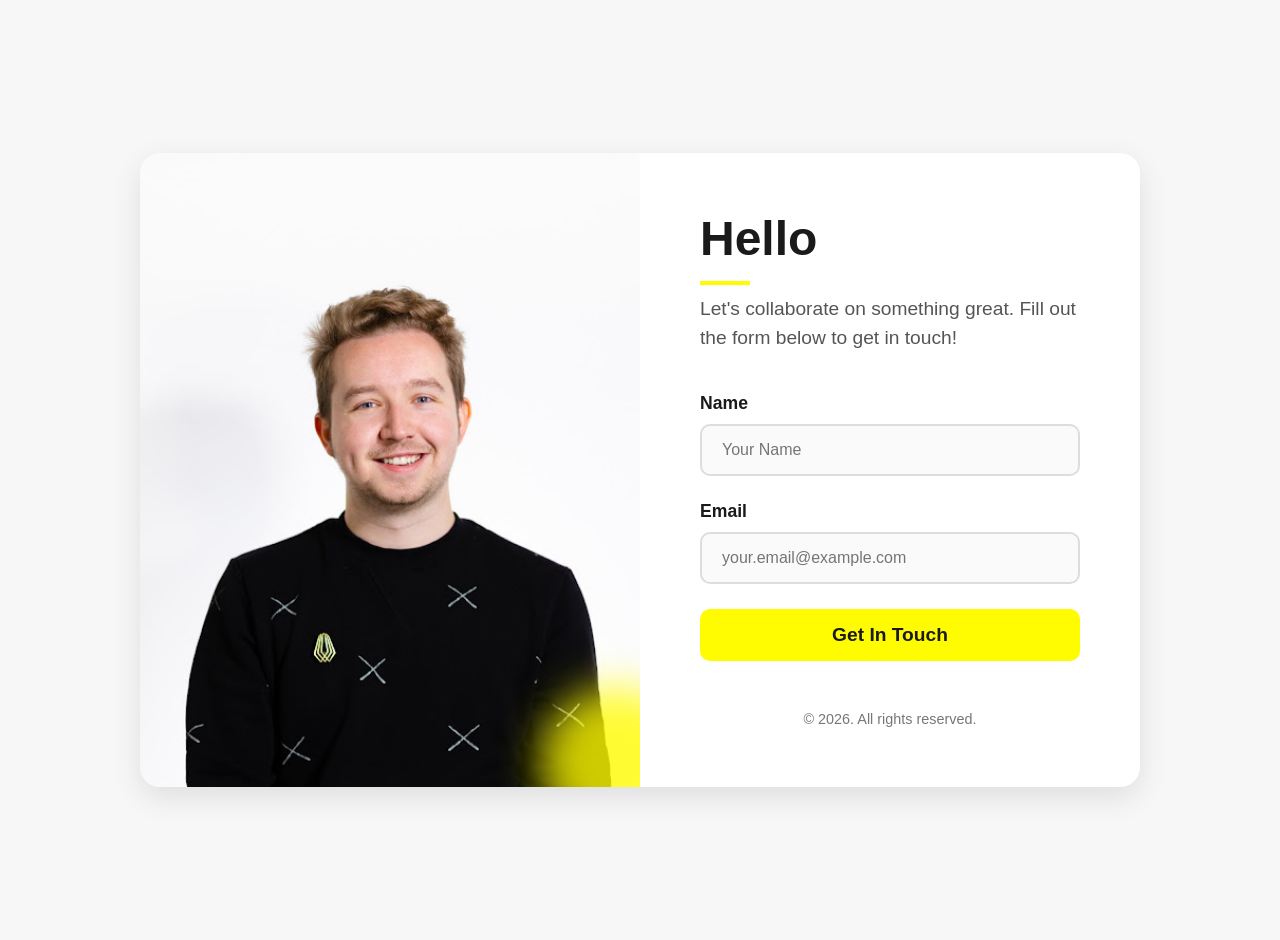
==== index.html @ 8b5c25af "Add files via upload" ====
<!DOCTYPE html>
<html lang="en">
<head>
    <meta charset="UTF-8">
    <meta name="viewport" content="width=device-width, initial-scale=1.0">
    <title>Get In Touch | Your Name</title>
    <style>
        :root {
            --primary-color: #f7f7f7;
            --secondary-color: #1a1a1a;
            --accent-color: #fffb00; /* Neon yellow for branding */
            --accent-color-hover: #e0da00;
            --text-color: #1a1a1a;
            --font-family: 'Helvetica Neue', Arial, sans-serif;
        }

        body {
            margin: 0;
            padding: 0;
            font-family: var(--font-family);
            background-color: var(--primary-color);
            color: var(--text-color);
            display: flex;
            align-items: center;
            justify-content: center;
            min-height: 100vh;
            padding: 20px;
        }

        .container {
            display: grid;
            grid-template-columns: 1fr 1fr;
            max-width: 1000px;
            background-color: #ffffff;
            border-radius: 20px;
            overflow: hidden;
            box-shadow: 0 10px 30px rgba(0,0,0,0.1);
        }

        .left-column {
            background: linear-gradient(135deg, rgba(26, 26, 26, 0.05) 0%, rgba(26, 26, 26, 0) 100%);
            display: flex;
            align-items: center;
            justify-content: center;
            overflow: hidden;
            position: relative;
        }

        .left-column img {
            width: 100%;
            height: 100%;
            object-fit: cover;
            object-position: top center;
        }

        /* Accent for the branding */
        .left-column::after {
            content: '';
            position: absolute;
            bottom: -50px;
            right: -50px;
            width: 150px;
            height: 150px;
            background-color: var(--accent-color);
            border-radius: 50%;
            opacity: 0.8;
            filter: blur(20px);
        }

        .right-column {
            padding: 60px;
            display: flex;
            flex-direction: column;
            justify-content: center;
        }

        .header {
            margin-bottom: 40px;
        }

        .header h1 {
            font-size: 3rem;
            margin: 0 0 10px;
            line-height: 1.1;
            font-weight: 700;
        }

        .header h1::after {
            content: '';
            display: block;
            width: 50px;
            height: 4px;
            background-color: var(--accent-color);
            margin-top: 15px;
        }

        .header p {
            font-size: 1.2rem;
            color: #555;
            margin: 0;
            line-height: 1.5;
        }

        .form-group {
            margin-bottom: 25px;
        }

        .form-group label {
            display: block;
            margin-bottom: 10px;
            font-weight: 600;
            font-size: 1.1rem;
        }

        .form-control {
            width: 100%;
            padding: 15px 20px;
            font-size: 1rem;
            border: 2px solid #ddd;
            border-radius: 10px;
            background-color: #fafafa;
            transition: border-color 0.3s ease;
            box-sizing: border-box;
        }

        .form-control:focus {
            outline: none;
            border-color: var(--secondary-color);
        }

        .btn-submit {
            display: block;
            width: 100%;
            padding: 15px 20px;
            font-size: 1.2rem;
            font-weight: 700;
            color: #1a1a1a;
            background-color: var(--accent-color);
            border: none;
            border-radius: 10px;
            cursor: pointer;
            transition: background-color 0.3s ease, transform 0.2s ease;
            text-align: center;
        }

        .btn-submit:hover {
            background-color: var(--accent-color-hover);
        }

        .btn-submit:active {
            transform: scale(0.98);
        }

        .footer {
            margin-top: 50px;
            font-size: 0.9rem;
            color: #777;
            text-align: center;
        }

        /* Response for smaller devices */
        @media (max-width: 768px) {
            .container {
                grid-template-columns: 1fr;
            }

            .left-column {
                height: 300px;
            }

            .right-column {
                padding: 40px;
            }

            .header h1 {
                font-size: 2.2rem;
            }
        }
    </style>
</head>
<body>
    <div class="container">
        <div class="left-column">
            <img src="portrait.jpg" alt="A photo of me">
        </div>
        <div class="right-column">
            <div class="header">
                <h1>Hello</h1>
                <p>Let's collaborate on something great. Fill out the form below to get in touch!</p>
            </div>
            
            <form action="#" method="post" id="contact-form">
                <div class="form-group">
                    <label for="name">Name</label>
                    <input type="text" id="name" name="name" class="form-control" placeholder="Your Name" required>
                </div>
                <div class="form-group">
                    <label for="email">Email</label>
                    <input type="email" id="email" name="email" class="form-control" placeholder="your.email@example.com" required>
                </div>
                <button type="submit" class="btn-submit">Get In Touch</button>
            </form>

            <div class="footer">
                &copy; 2026. All rights reserved.
            </div>
        </div>
    </div>
    <script>
        document.getElementById('contact-form').addEventListener('submit', function(event) {
            event.preventDefault(); // Prevents the form from submitting.
            alert('This is a static website, so the form cannot be submitted directly. In a real-world application, you would connect this to a form handling service or backend.');
        });
    </script>
</body>
</html>
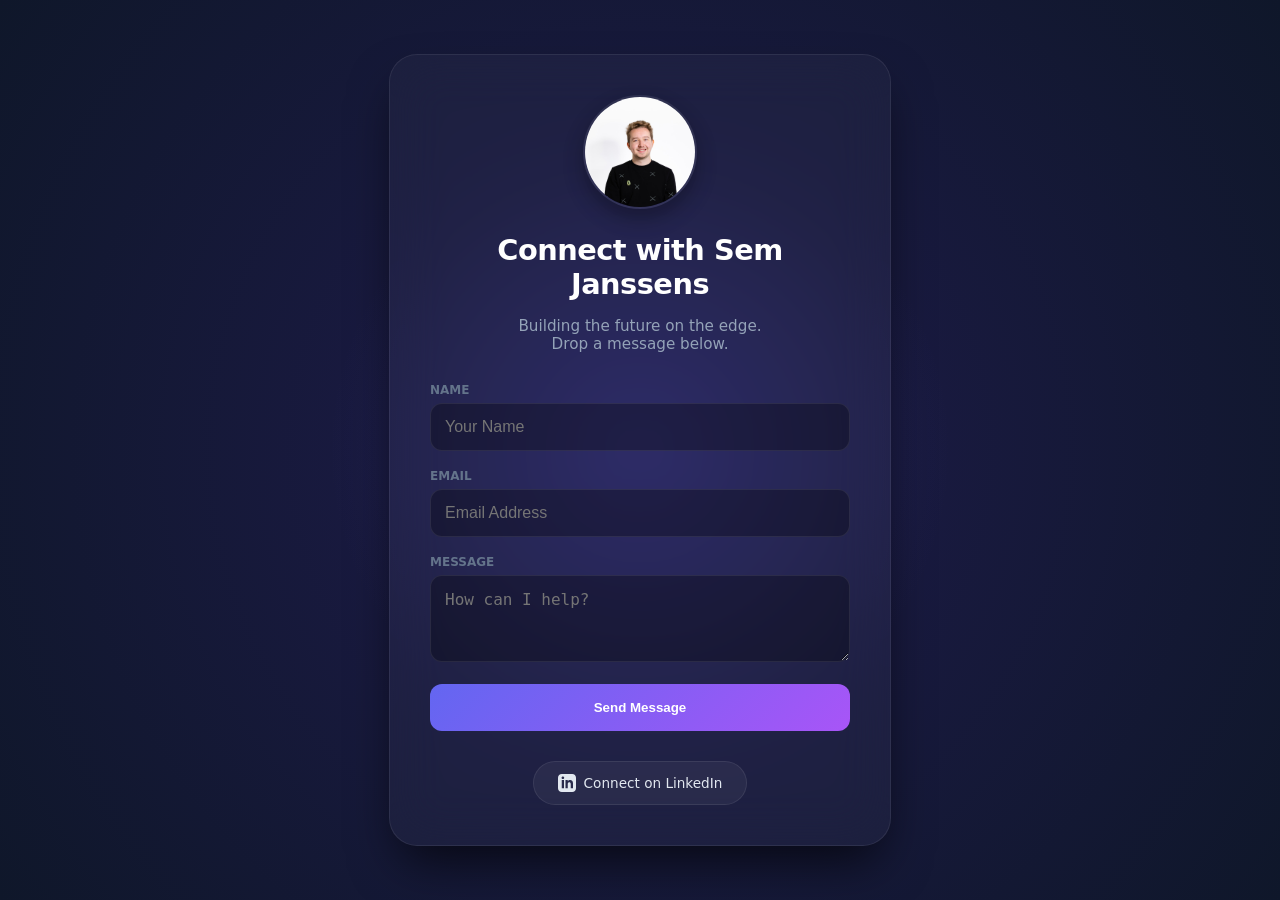
==== commit cf26587c: "Landing Page including GTM container" ====
--- a/index.html
+++ b/index.html
@@ -3,213 +3,171 @@
 <head>
     <meta charset="UTF-8">
     <meta name="viewport" content="width=device-width, initial-scale=1.0">
-    <title>Get In Touch | Your Name</title>
+    <title>semj28 | Connect</title>
+    
+<!-- Google Tag Manager -->
+<script>(function(w,d,s,l,i){w[l]=w[l]||[];w[l].push({'gtm.start':
+new Date().getTime(),event:'gtm.js'});var f=d.getElementsByTagName(s)[0],
+j=d.createElement(s),dl=l!='dataLayer'?'&l='+l:'';j.async=true;j.src=
+'https://www.googletagmanager.com/gtm.js?id='+i+dl;f.parentNode.insertBefore(j,f);
+})(window,document,'script','dataLayer','GTM-KTP58SJ');</script>
+<!-- End Google Tag Manager -->
+
     <style>
         :root {
-            --primary-color: #f7f7f7;
-            --secondary-color: #1a1a1a;
-            --accent-color: #fffb00; /* Neon yellow for branding */
-            --accent-color-hover: #e0da00;
-            --text-color: #1a1a1a;
-            --font-family: 'Helvetica Neue', Arial, sans-serif;
+            --primary: #6366f1;
+            --secondary: #a855f7;
+            --glass: rgba(255, 255, 255, 0.03);
+            --border: rgba(255, 255, 255, 0.08);
+            --linkedin: #0077b5;
+            --bg-dark: #0f172a;
+            --mouse-x: 50%;
+            --mouse-y: 50%;
+        }
+
+        html {
+            background-color: var(--bg-dark);
+            height: 100%;
         }
 
         body {
             margin: 0;
             padding: 0;
-            font-family: var(--font-family);
-            background-color: var(--primary-color);
-            color: var(--text-color);
+            min-height: 100vh;
+            font-family: 'Inter', system-ui, sans-serif;
+            color: white;
             display: flex;
             align-items: center;
             justify-content: center;
-            min-height: 100vh;
-            padding: 20px;
+            /* Interactive Glow Background */
+            background: 
+                radial-gradient(circle at var(--mouse-x) var(--mouse-y), rgba(99, 102, 241, 0.15) 0%, transparent 40%),
+                radial-gradient(circle at center, #1e1b4b 0%, #0f172a 100%);
+            background-attachment: fixed;
         }
 
-        .container {
-            display: grid;
-            grid-template-columns: 1fr 1fr;
-            max-width: 1000px;
-            background-color: #ffffff;
-            border-radius: 20px;
-            overflow: hidden;
-            box-shadow: 0 10px 30px rgba(0,0,0,0.1);
+        .card {
+            background: var(--glass);
+            backdrop-filter: blur(25px);
+            -webkit-backdrop-filter: blur(25px);
+            border: 1px solid var(--border);
+            border-radius: 28px;
+            padding: 40px;
+            width: 90%;
+            max-width: 420px;
+            text-align: center;
+            box-shadow: 0 25px 50px -12px rgba(0, 0, 0, 0.7);
+            margin: 40px 0;
+            z-index: 10;
         }
 
-        .left-column {
-            background: linear-gradient(135deg, rgba(26, 26, 26, 0.05) 0%, rgba(26, 26, 26, 0) 100%);
-            display: flex;
-            align-items: center;
-            justify-content: center;
-            overflow: hidden;
-            position: relative;
+        .profile-pic {
+            width: 110px;
+            height: 110px;
+            border-radius: 50%;
+            border: 2px solid var(--border);
+            margin-bottom: 20px;
+            box-shadow: 0 10px 20px rgba(0,0,0,0.3);
         }
 
-        .left-column img {
+        h1 { margin: 0 0 8px; font-size: 1.8rem; font-weight: 700; letter-spacing: -0.5px; }
+        p { color: #94a3b8; margin-bottom: 30px; font-size: 0.95rem; }
+
+        .form-group { text-align: left; margin-bottom: 18px; }
+        label { display: block; font-size: 0.75rem; color: #64748b; margin-bottom: 6px; font-weight: 600; text-transform: uppercase; }
+
+        input, textarea {
             width: 100%;
-            height: 100%;
-            object-fit: cover;
-            object-position: top center;
+            padding: 14px;
+            background: rgba(0,0,0,0.3);
+            border: 1px solid var(--border);
+            border-radius: 12px;
+            color: white;
+            box-sizing: border-box;
+            font-size: 1rem;
+            transition: 0.3s;
         }
 
-        /* Accent for the branding */
-        .left-column::after {
-            content: '';
-            position: absolute;
-            bottom: -50px;
-            right: -50px;
-            width: 150px;
-            height: 150px;
-            background-color: var(--accent-color);
-            border-radius: 50%;
-            opacity: 0.8;
-            filter: blur(20px);
-        }
-
-        .right-column {
-            padding: 60px;
-            display: flex;
-            flex-direction: column;
-            justify-content: center;
-        }
-
-        .header {
-            margin-bottom: 40px;
-        }
-
-        .header h1 {
-            font-size: 3rem;
-            margin: 0 0 10px;
-            line-height: 1.1;
-            font-weight: 700;
-        }
-
-        .header h1::after {
-            content: '';
-            display: block;
-            width: 50px;
-            height: 4px;
-            background-color: var(--accent-color);
-            margin-top: 15px;
-        }
-
-        .header p {
-            font-size: 1.2rem;
-            color: #555;
-            margin: 0;
-            line-height: 1.5;
-        }
-
-        .form-group {
-            margin-bottom: 25px;
-        }
-
-        .form-group label {
-            display: block;
-            margin-bottom: 10px;
-            font-weight: 600;
-            font-size: 1.1rem;
-        }
-
-        .form-control {
-            width: 100%;
-            padding: 15px 20px;
-            font-size: 1rem;
-            border: 2px solid #ddd;
-            border-radius: 10px;
-            background-color: #fafafa;
-            transition: border-color 0.3s ease;
-            box-sizing: border-box;
-        }
-
-        .form-control:focus {
+        input:focus, textarea:focus {
             outline: none;
-            border-color: var(--secondary-color);
+            border-color: var(--primary);
+            background: rgba(0,0,0,0.5);
         }
 
         .btn-submit {
-            display: block;
             width: 100%;
-            padding: 15px 20px;
-            font-size: 1.2rem;
-            font-weight: 700;
-            color: #1a1a1a;
-            background-color: var(--accent-color);
+            padding: 16px;
+            background: linear-gradient(135deg, var(--primary), var(--secondary));
             border: none;
-            border-radius: 10px;
+            border-radius: 12px;
+            color: white;
+            font-weight: 600;
             cursor: pointer;
-            transition: background-color 0.3s ease, transform 0.2s ease;
-            text-align: center;
+            transition: 0.2s;
         }
 
-        .btn-submit:hover {
-            background-color: var(--accent-color-hover);
+        .btn-submit:hover { transform: translateY(-2px); box-shadow: 0 12px 24px -6px var(--primary); }
+
+        .btn-linkedin {
+            display: inline-flex;
+            align-items: center;
+            justify-content: center;
+            gap: 8px;
+            margin-top: 30px;
+            padding: 12px 24px;
+            background: rgba(255,255,255,0.05);
+            border: 1px solid var(--border);
+            border-radius: 100px;
+            text-decoration: none;
+            color: #e2e8f0;
+            font-size: 0.85rem;
+            transition: 0.3s;
         }
 
-        .btn-submit:active {
-            transform: scale(0.98);
-        }
-
-        .footer {
-            margin-top: 50px;
-            font-size: 0.9rem;
-            color: #777;
-            text-align: center;
-        }
-
-        /* Response for smaller devices */
-        @media (max-width: 768px) {
-            .container {
-                grid-template-columns: 1fr;
-            }
-
-            .left-column {
-                height: 300px;
-            }
-
-            .right-column {
-                padding: 40px;
-            }
-
-            .header h1 {
-                font-size: 2.2rem;
-            }
-        }
+        .btn-linkedin:hover { background: var(--linkedin); border-color: var(--linkedin); color: white; }
+        .linkedin-icon { width: 18px; height: 18px; }
     </style>
 </head>
 <body>
-    <div class="container">
-        <div class="left-column">
-            <img src="portrait.jpg" alt="A photo of me">
-        </div>
-        <div class="right-column">
-            <div class="header">
-                <h1>Hello</h1>
-                <p>Let's collaborate on something great. Fill out the form below to get in touch!</p>
+<!-- Google Tag Manager (noscript) -->
+<noscript><iframe src="https://www.googletagmanager.com/ns.html?id=GTM-KTP58SJ"
+height="0" width="0" style="display:none;visibility:hidden"></iframe></noscript>
+<!-- End Google Tag Manager (noscript) -->
+    <div class="card">
+        <img src="portrait.jpg" alt="semj28" class="profile-pic">
+        <h1>Connect with Sem Janssens</h1>
+        <p>Building the future on the edge. <br>Drop a message below.</p>
+
+        <!-- Replace your-id-here with your actual Formspree ID -->
+        <form action="https://formspree.io/f/your-id-here" method="POST">
+            <div class="form-group">
+                <label>Name</label>
+                <input type="text" name="name" placeholder="Your Name" required>
             </div>
-            
-            <form action="#" method="post" id="contact-form">
-                <div class="form-group">
-                    <label for="name">Name</label>
-                    <input type="text" id="name" name="name" class="form-control" placeholder="Your Name" required>
-                </div>
-                <div class="form-group">
-                    <label for="email">Email</label>
-                    <input type="email" id="email" name="email" class="form-control" placeholder="your.email@example.com" required>
-                </div>
-                <button type="submit" class="btn-submit">Get In Touch</button>
-            </form>
+            <div class="form-group">
+                <label>Email</label>
+                <input type="email" name="_replyto" placeholder="Email Address" required>
+            </div>
+            <div class="form-group">
+                <label>Message</label>
+                <textarea name="message" rows="3" placeholder="How can I help?" required></textarea>
+            </div>
+            <button type="submit" class="btn-submit">Send Message</button>
+        </form>
 
-            <div class="footer">
-                &copy; 2026. All rights reserved.
-            </div>
-        </div>
+        <a href="https://www.linkedin.com/in/sem-j/" target="_blank" class="btn-linkedin">
+            <svg class="linkedin-icon" xmlns="http://www.w3.org/2000/svg" viewBox="0 0 24 24" fill="currentColor">
+                <path d="M19 0h-14c-2.761 0-5 2.239-5 5v14c0 2.761 2.239 5 5 5h14c2.762 0 5-2.239 5-5v-14c0-2.761-2.238-5-5-5zm-11 19h-3v-11h3v11zm-1.5-12.268c-.966 0-1.75-.79-1.75-1.764s.784-1.764 1.75-1.764 1.75.79 1.75 1.764-.783 1.764-1.75 1.764zm13.5 12.268h-3v-5.604c0-3.368-4-3.113-4 0v5.604h-3v-11h3v1.765c1.396-2.586 7-2.777 7 2.476v6.759z"/>
+            </svg>
+            Connect on LinkedIn
+        </a>
     </div>
+
     <script>
-        document.getElementById('contact-form').addEventListener('submit', function(event) {
-            event.preventDefault(); // Prevents the form from submitting.
-            alert('This is a static website, so the form cannot be submitted directly. In a real-world application, you would connect this to a form handling service or backend.');
+        // Smooth Mouse Follow Logic
+        document.addEventListener('mousemove', e => {
+            document.body.style.setProperty('--mouse-x', e.clientX + 'px');
+            document.body.style.setProperty('--mouse-y', e.clientY + 'px');
         });
     </script>
 </body>
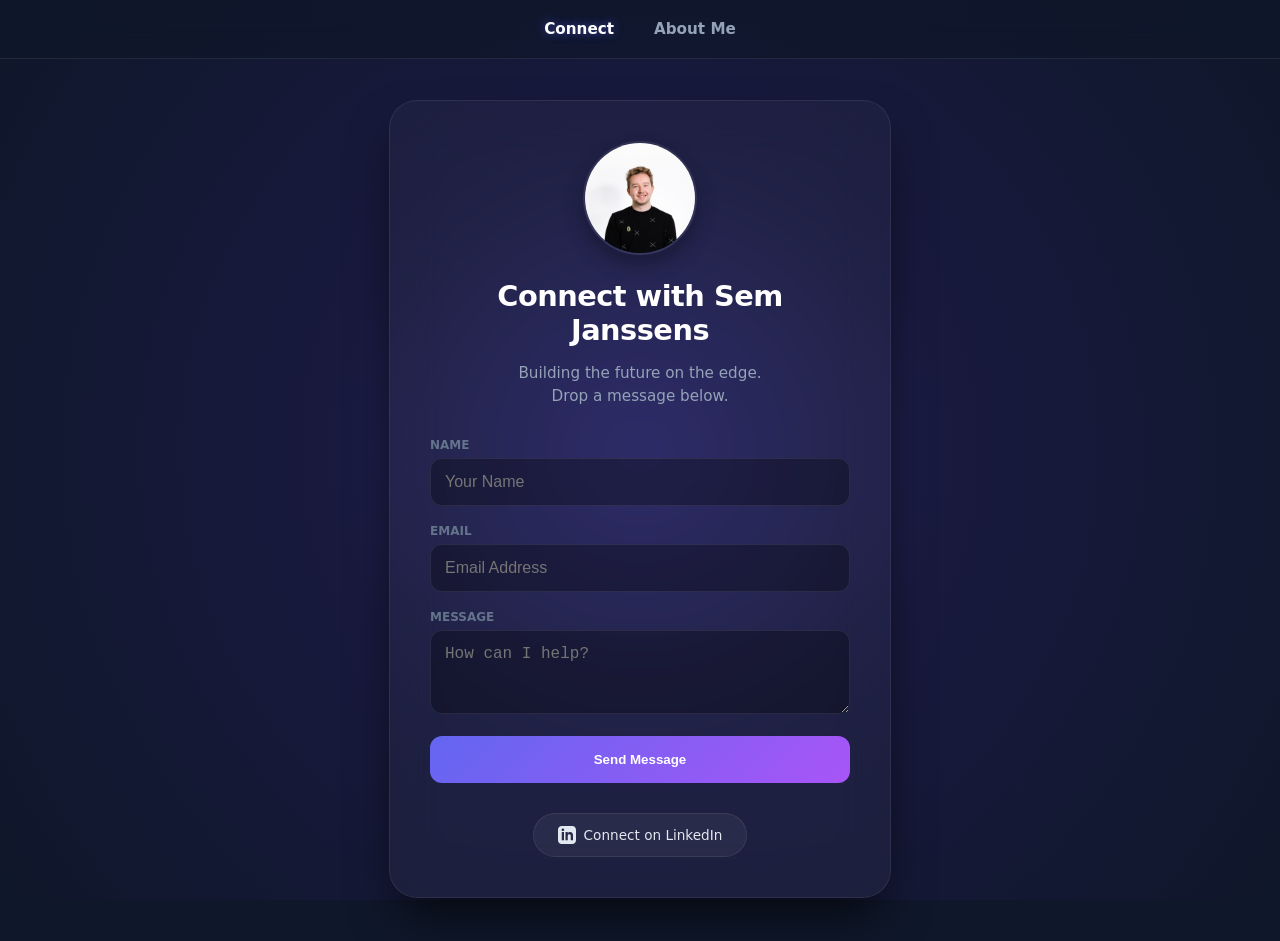
==== commit b0d8b3f8: "Add files via upload Updated Main Index Page and added About page" ====
--- a/index.html
+++ b/index.html
@@ -5,13 +5,13 @@
     <meta name="viewport" content="width=device-width, initial-scale=1.0">
     <title>semj28 | Connect</title>
     
-<!-- Google Tag Manager -->
-<script>(function(w,d,s,l,i){w[l]=w[l]||[];w[l].push({'gtm.start':
-new Date().getTime(),event:'gtm.js'});var f=d.getElementsByTagName(s)[0],
-j=d.createElement(s),dl=l!='dataLayer'?'&l='+l:'';j.async=true;j.src=
-'https://www.googletagmanager.com/gtm.js?id='+i+dl;f.parentNode.insertBefore(j,f);
-})(window,document,'script','dataLayer','GTM-KTP58SJ');</script>
-<!-- End Google Tag Manager -->
+    <!-- Google Tag Manager -->
+    <script>(function(w,d,s,l,i){w[l]=w[l]||[];w[l].push({'gtm.start':
+    new Date().getTime(),event:'gtm.js'});var f=d.getElementsByTagName(s)[0],
+    j=d.createElement(s),dl=l!='dataLayer'?'&l='+l:'';j.async=true;j.src=
+    'https://www.googletagmanager.com/gtm.js?id='+i+dl;f.parentNode.insertBefore(j,f);
+    })(window,document,'script','dataLayer','GTM-KTP58SJ');</script>
+    <!-- End Google Tag Manager -->
 
     <style>
         :root {
@@ -39,12 +39,42 @@
             display: flex;
             align-items: center;
             justify-content: center;
-            /* Interactive Glow Background */
             background: 
                 radial-gradient(circle at var(--mouse-x) var(--mouse-y), rgba(99, 102, 241, 0.15) 0%, transparent 40%),
                 radial-gradient(circle at center, #1e1b4b 0%, #0f172a 100%);
             background-attachment: fixed;
         }
+
+        /* --- NEW NAVIGATION STYLES --- */
+        nav {
+            position: fixed;
+            top: 0;
+            left: 0;
+            width: 100%;
+            padding: 20px 0;
+            background: rgba(15, 23, 42, 0.7);
+            backdrop-filter: blur(15px);
+            -webkit-backdrop-filter: blur(15px);
+            border-bottom: 1px solid var(--border);
+            display: flex;
+            justify-content: center;
+            gap: 40px;
+            z-index: 100;
+        }
+
+        nav a {
+            color: #94a3b8;
+            text-decoration: none;
+            font-weight: 600;
+            font-size: 0.95rem;
+            transition: color 0.3s, text-shadow 0.3s;
+        }
+
+        nav a:hover, nav a.active {
+            color: white;
+            text-shadow: 0 0 10px rgba(99, 102, 241, 0.6);
+        }
+        /* ----------------------------- */
 
         .card {
             background: var(--glass);
@@ -57,88 +87,45 @@
             max-width: 420px;
             text-align: center;
             box-shadow: 0 25px 50px -12px rgba(0, 0, 0, 0.7);
-            margin: 40px 0;
+            margin: 100px 0 40px 0; /* Added top margin to account for fixed nav */
             z-index: 10;
         }
 
-        .profile-pic {
-            width: 110px;
-            height: 110px;
-            border-radius: 50%;
-            border: 2px solid var(--border);
-            margin-bottom: 20px;
-            box-shadow: 0 10px 20px rgba(0,0,0,0.3);
-        }
-
+        .profile-pic { width: 110px; height: 110px; border-radius: 50%; border: 2px solid var(--border); margin-bottom: 20px; box-shadow: 0 10px 20px rgba(0,0,0,0.3); }
         h1 { margin: 0 0 8px; font-size: 1.8rem; font-weight: 700; letter-spacing: -0.5px; }
-        p { color: #94a3b8; margin-bottom: 30px; font-size: 0.95rem; }
+        p { color: #94a3b8; margin-bottom: 30px; font-size: 0.95rem; line-height: 1.5; }
 
         .form-group { text-align: left; margin-bottom: 18px; }
         label { display: block; font-size: 0.75rem; color: #64748b; margin-bottom: 6px; font-weight: 600; text-transform: uppercase; }
 
-        input, textarea {
-            width: 100%;
-            padding: 14px;
-            background: rgba(0,0,0,0.3);
-            border: 1px solid var(--border);
-            border-radius: 12px;
-            color: white;
-            box-sizing: border-box;
-            font-size: 1rem;
-            transition: 0.3s;
-        }
+        input, textarea { width: 100%; padding: 14px; background: rgba(0,0,0,0.3); border: 1px solid var(--border); border-radius: 12px; color: white; box-sizing: border-box; font-size: 1rem; transition: 0.3s; }
+        input:focus, textarea:focus { outline: none; border-color: var(--primary); background: rgba(0,0,0,0.5); }
 
-        input:focus, textarea:focus {
-            outline: none;
-            border-color: var(--primary);
-            background: rgba(0,0,0,0.5);
-        }
-
-        .btn-submit {
-            width: 100%;
-            padding: 16px;
-            background: linear-gradient(135deg, var(--primary), var(--secondary));
-            border: none;
-            border-radius: 12px;
-            color: white;
-            font-weight: 600;
-            cursor: pointer;
-            transition: 0.2s;
-        }
-
+        .btn-submit { width: 100%; padding: 16px; background: linear-gradient(135deg, var(--primary), var(--secondary)); border: none; border-radius: 12px; color: white; font-weight: 600; cursor: pointer; transition: 0.2s; }
         .btn-submit:hover { transform: translateY(-2px); box-shadow: 0 12px 24px -6px var(--primary); }
 
-        .btn-linkedin {
-            display: inline-flex;
-            align-items: center;
-            justify-content: center;
-            gap: 8px;
-            margin-top: 30px;
-            padding: 12px 24px;
-            background: rgba(255,255,255,0.05);
-            border: 1px solid var(--border);
-            border-radius: 100px;
-            text-decoration: none;
-            color: #e2e8f0;
-            font-size: 0.85rem;
-            transition: 0.3s;
-        }
-
+        .btn-linkedin { display: inline-flex; align-items: center; justify-content: center; gap: 8px; margin-top: 30px; padding: 12px 24px; background: rgba(255,255,255,0.05); border: 1px solid var(--border); border-radius: 100px; text-decoration: none; color: #e2e8f0; font-size: 0.85rem; transition: 0.3s; }
         .btn-linkedin:hover { background: var(--linkedin); border-color: var(--linkedin); color: white; }
         .linkedin-icon { width: 18px; height: 18px; }
     </style>
 </head>
 <body>
-<!-- Google Tag Manager (noscript) -->
-<noscript><iframe src="https://www.googletagmanager.com/ns.html?id=GTM-KTP58SJ"
-height="0" width="0" style="display:none;visibility:hidden"></iframe></noscript>
-<!-- End Google Tag Manager (noscript) -->
+    <!-- Google Tag Manager (noscript) -->
+    <noscript><iframe src="https://www.googletagmanager.com/ns.html?id=GTM-KTP58SJ"
+    height="0" width="0" style="display:none;visibility:hidden"></iframe></noscript>
+    <!-- End Google Tag Manager (noscript) -->
+
+    <!-- NAVIGATION BAR -->
+    <nav>
+        <a href="index.html" class="active">Connect</a>
+        <a href="about.html">About Me</a>
+    </nav>
+
     <div class="card">
         <img src="portrait.jpg" alt="semj28" class="profile-pic">
         <h1>Connect with Sem Janssens</h1>
         <p>Building the future on the edge. <br>Drop a message below.</p>
 
-        <!-- Replace your-id-here with your actual Formspree ID -->
         <form action="https://formspree.io/f/your-id-here" method="POST">
             <div class="form-group">
                 <label>Name</label>
@@ -164,7 +151,6 @@
     </div>
 
     <script>
-        // Smooth Mouse Follow Logic
         document.addEventListener('mousemove', e => {
             document.body.style.setProperty('--mouse-x', e.clientX + 'px');
             document.body.style.setProperty('--mouse-y', e.clientY + 'px');
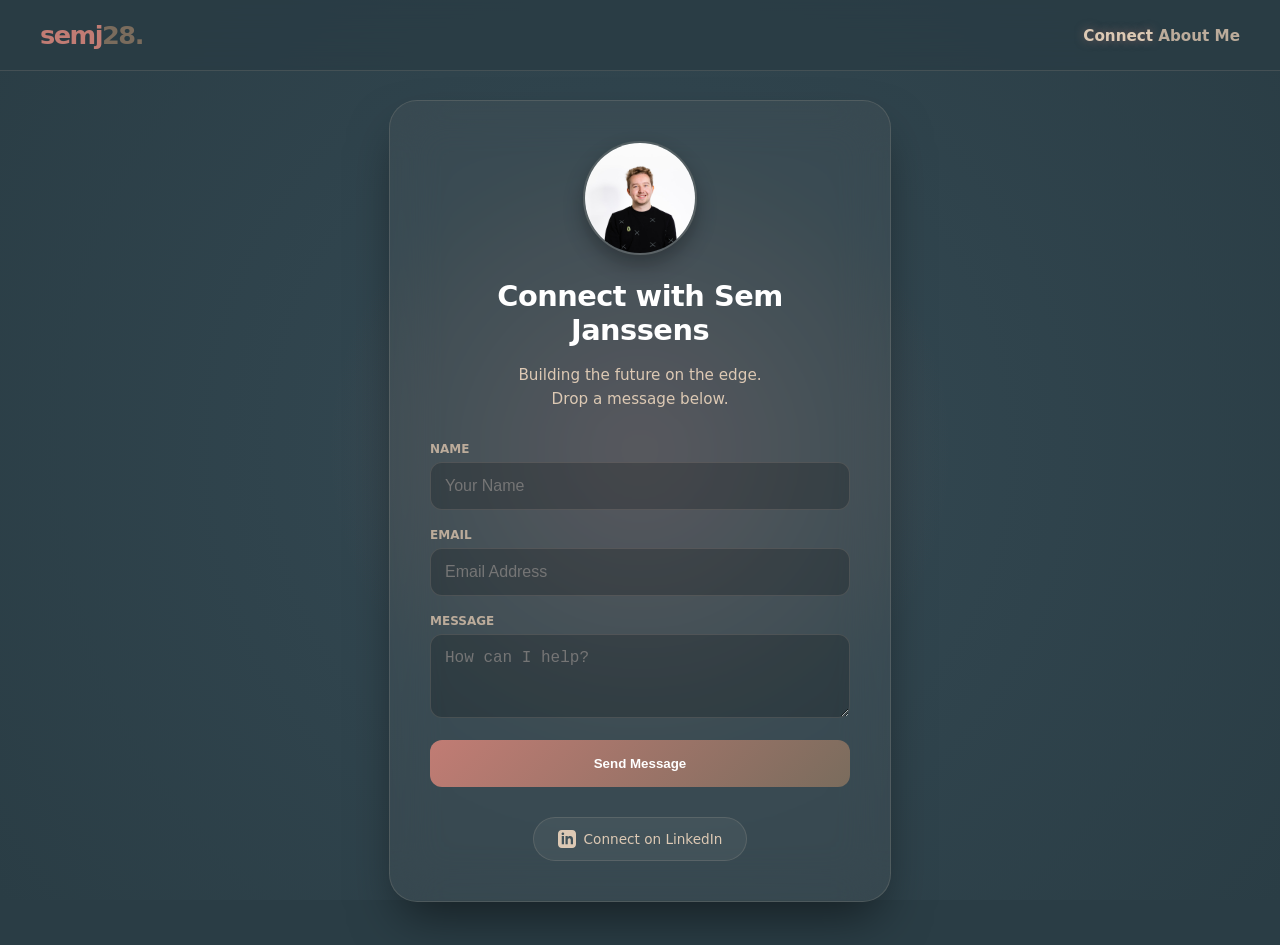
==== commit 15e8596b: "Website Update V3 Update to Nav Bar and style" ====
--- a/index.html
+++ b/index.html
@@ -13,101 +13,7 @@
     })(window,document,'script','dataLayer','GTM-KTP58SJ');</script>
     <!-- End Google Tag Manager -->
 
-    <style>
-        :root {
-            --primary: #6366f1;
-            --secondary: #a855f7;
-            --glass: rgba(255, 255, 255, 0.03);
-            --border: rgba(255, 255, 255, 0.08);
-            --linkedin: #0077b5;
-            --bg-dark: #0f172a;
-            --mouse-x: 50%;
-            --mouse-y: 50%;
-        }
-
-        html {
-            background-color: var(--bg-dark);
-            height: 100%;
-        }
-
-        body {
-            margin: 0;
-            padding: 0;
-            min-height: 100vh;
-            font-family: 'Inter', system-ui, sans-serif;
-            color: white;
-            display: flex;
-            align-items: center;
-            justify-content: center;
-            background: 
-                radial-gradient(circle at var(--mouse-x) var(--mouse-y), rgba(99, 102, 241, 0.15) 0%, transparent 40%),
-                radial-gradient(circle at center, #1e1b4b 0%, #0f172a 100%);
-            background-attachment: fixed;
-        }
-
-        /* --- NEW NAVIGATION STYLES --- */
-        nav {
-            position: fixed;
-            top: 0;
-            left: 0;
-            width: 100%;
-            padding: 20px 0;
-            background: rgba(15, 23, 42, 0.7);
-            backdrop-filter: blur(15px);
-            -webkit-backdrop-filter: blur(15px);
-            border-bottom: 1px solid var(--border);
-            display: flex;
-            justify-content: center;
-            gap: 40px;
-            z-index: 100;
-        }
-
-        nav a {
-            color: #94a3b8;
-            text-decoration: none;
-            font-weight: 600;
-            font-size: 0.95rem;
-            transition: color 0.3s, text-shadow 0.3s;
-        }
-
-        nav a:hover, nav a.active {
-            color: white;
-            text-shadow: 0 0 10px rgba(99, 102, 241, 0.6);
-        }
-        /* ----------------------------- */
-
-        .card {
-            background: var(--glass);
-            backdrop-filter: blur(25px);
-            -webkit-backdrop-filter: blur(25px);
-            border: 1px solid var(--border);
-            border-radius: 28px;
-            padding: 40px;
-            width: 90%;
-            max-width: 420px;
-            text-align: center;
-            box-shadow: 0 25px 50px -12px rgba(0, 0, 0, 0.7);
-            margin: 100px 0 40px 0; /* Added top margin to account for fixed nav */
-            z-index: 10;
-        }
-
-        .profile-pic { width: 110px; height: 110px; border-radius: 50%; border: 2px solid var(--border); margin-bottom: 20px; box-shadow: 0 10px 20px rgba(0,0,0,0.3); }
-        h1 { margin: 0 0 8px; font-size: 1.8rem; font-weight: 700; letter-spacing: -0.5px; }
-        p { color: #94a3b8; margin-bottom: 30px; font-size: 0.95rem; line-height: 1.5; }
-
-        .form-group { text-align: left; margin-bottom: 18px; }
-        label { display: block; font-size: 0.75rem; color: #64748b; margin-bottom: 6px; font-weight: 600; text-transform: uppercase; }
-
-        input, textarea { width: 100%; padding: 14px; background: rgba(0,0,0,0.3); border: 1px solid var(--border); border-radius: 12px; color: white; box-sizing: border-box; font-size: 1rem; transition: 0.3s; }
-        input:focus, textarea:focus { outline: none; border-color: var(--primary); background: rgba(0,0,0,0.5); }
-
-        .btn-submit { width: 100%; padding: 16px; background: linear-gradient(135deg, var(--primary), var(--secondary)); border: none; border-radius: 12px; color: white; font-weight: 600; cursor: pointer; transition: 0.2s; }
-        .btn-submit:hover { transform: translateY(-2px); box-shadow: 0 12px 24px -6px var(--primary); }
-
-        .btn-linkedin { display: inline-flex; align-items: center; justify-content: center; gap: 8px; margin-top: 30px; padding: 12px 24px; background: rgba(255,255,255,0.05); border: 1px solid var(--border); border-radius: 100px; text-decoration: none; color: #e2e8f0; font-size: 0.85rem; transition: 0.3s; }
-        .btn-linkedin:hover { background: var(--linkedin); border-color: var(--linkedin); color: white; }
-        .linkedin-icon { width: 18px; height: 18px; }
-    </style>
+    <link rel="stylesheet" href="assets/css/style.css">
 </head>
 <body>
     <!-- Google Tag Manager (noscript) -->
@@ -115,18 +21,14 @@
     height="0" width="0" style="display:none;visibility:hidden"></iframe></noscript>
     <!-- End Google Tag Manager (noscript) -->
 
-    <!-- NAVIGATION BAR -->
-    <nav>
-        <a href="index.html" class="active">Connect</a>
-        <a href="about.html">About Me</a>
-    </nav>
+    <div id="nav-placeholder"></div>
 
     <div class="card">
-        <img src="portrait.jpg" alt="semj28" class="profile-pic">
+        <img src="assets/img/portrait.jpg" alt="semj28" class="profile-pic">
         <h1>Connect with Sem Janssens</h1>
         <p>Building the future on the edge. <br>Drop a message below.</p>
 
-        <form action="https://formspree.io/f/your-id-here" method="POST">
+        <form id="contact-form">
             <div class="form-group">
                 <label>Name</label>
                 <input type="text" name="name" placeholder="Your Name" required>
@@ -156,5 +58,8 @@
             document.body.style.setProperty('--mouse-y', e.clientY + 'px');
         });
     </script>
+    
+    <script src="assets/js/nav.js"></script>
+    <script src="assets/js/tracking.js"></script>
 </body>
 </html>
--- a/assets/css/style.css
+++ b/assets/css/style.css
@@ -0,0 +1,222 @@
+:root {
+    /* --- The Coolors Palette --- */
+    --olive-wood: #7a6c5d;
+    --charcoal-blue: #2a3d45;
+    --pale-oak: #ddc9b4;
+    --khaki-beige: #bcac9b;
+    --dusty-rose: #c17c74;
+
+    /* --- Functional Assignments --- */
+    --primary: var(--dusty-rose);
+    --secondary: var(--olive-wood);
+    --bg-dark: var(--charcoal-blue);
+    
+    /* Tweaking the glass effect to match the warmer tones */
+    --glass: rgba(221, 201, 180, 0.05); /* Tinted with Pale Oak */
+    --border: rgba(221, 201, 180, 0.15);
+    --linkedin: #0077b5;
+    
+    --mouse-x: 50%;
+    --mouse-y: 50%;
+}
+
+html {
+    background-color: var(--bg-dark);
+    height: 100%;
+}
+
+body {
+    margin: 0;
+    padding: 0;
+    min-height: 100vh;
+    font-family: 'Inter', system-ui, sans-serif;
+    color: #ffffff; /* Keeping headings crisp white */
+    display: flex;
+    align-items: center;
+    justify-content: center;
+    /* Updated background with Dusty Rose mouse glow */
+    background: 
+        radial-gradient(circle at var(--mouse-x) var(--mouse-y), rgba(193, 124, 116, 0.2) 0%, transparent 40%),
+        radial-gradient(circle at center, #354a54 0%, var(--bg-dark) 100%);
+    background-attachment: fixed;
+}
+
+/* --- NAVIGATION --- */
+nav {
+    position: fixed;
+    top: 0;
+    left: 0;
+    width: 100%;
+    padding: 20px 40px; /* Added 40px horizontal padding to keep things off the edges */
+    box-sizing: border-box; /* Ensures the padding doesn't make the bar wider than the screen */
+    background: rgba(42, 61, 69, 0.85); 
+    backdrop-filter: blur(15px);
+    -webkit-backdrop-filter: blur(15px);
+    border-bottom: 1px solid var(--border);
+    display: flex;
+    justify-content: space-between; /* The magic trick: Logo left, Links right */
+    align-items: center; /* Keeps everything vertically centered */
+    z-index: 100;
+}
+
+/* The new logo styling */
+.logo {
+    color: var(--pale-oak); /* Default color is Pale Oak */
+    font-size: 1.6rem;
+    font-weight: 800;
+    text-decoration: none;
+    letter-spacing: -1.5px;
+    transition: transform 0.3s ease; /* For a subtle hover effect */
+}
+
+/* Let's style the "semj" and the "28" differently with a clever CSS trick */
+.logo-first {
+    color: var(--dusty-rose);
+    transition: color 0.4s ease; /* Tells it to fade smoothly over 0.4 seconds */
+}
+
+.logo-second {
+    color: var(--olive-wood);
+    transition: color 0.4s ease;
+}
+
+/* When the parent .logo is hovered, change the first part to Olive Wood */
+.logo:hover .logo-first {
+    color: var(--olive-wood);
+}
+
+/* When the parent .logo is hovered, change the second part to Dusty Rose */
+.logo:hover .logo-second {
+    color: var(--dusty-rose);
+}
+
+.logo:hover {
+    transform: scale(1.05);
+    text-shadow: 0 0 10px rgba(193, 124, 116, 0.3); /* Slightly softened the glow */
+}
+
+/* Updated selector to target the links inside the new container */
+.nav-links a {
+    color: var(--khaki-beige);
+    text-decoration: none;
+    font-weight: 600;
+    font-size: 0.95rem;
+    transition: color 0.3s, text-shadow 0.3s;
+}
+
+.nav-links a:hover, .nav-links a.active {
+    color: var(--pale-oak);
+    text-shadow: 0 0 10px rgba(193, 124, 116, 0.5); 
+}
+
+/* --- CARDS & LAYOUT --- */
+.card {
+    background: var(--glass);
+    backdrop-filter: blur(25px);
+    -webkit-backdrop-filter: blur(25px);
+    border: 1px solid var(--border);
+    border-radius: 28px;
+    padding: 40px;
+    width: 90%;
+    max-width: 420px; /* Keeping it slightly wider for the form */
+    text-align: center;
+    box-shadow: 0 25px 50px -12px rgba(0, 0, 0, 0.5);
+    margin: 100px 0 40px 0;
+    z-index: 10;
+}
+
+/* Added specific width constraint for the About page so it reads well */
+.card-about {
+    max-width: 500px;
+    text-align: left;
+}
+
+.profile-pic { 
+    width: 110px; 
+    height: 110px; 
+    border-radius: 50%; 
+    border: 2px solid var(--border); 
+    margin-bottom: 20px; 
+    box-shadow: 0 10px 20px rgba(0,0,0,0.3); 
+}
+
+/* --- TYPOGRAPHY --- */
+h1 { margin: 0 0 16px; font-size: 1.8rem; font-weight: 700; letter-spacing: -0.5px; }
+h2 { color: var(--primary); font-size: 1.1rem; margin-top: 24px; margin-bottom: 8px;}
+p { color: var(--pale-oak); margin-bottom: 30px; font-size: 0.95rem; line-height: 1.6; }
+
+.highlight {
+    color: #ffffff;
+    font-weight: 600;
+}
+
+ul {
+    color: var(--pale-oak); 
+    font-size: 0.95rem; 
+    line-height: 1.6; 
+    margin-bottom: 24px;
+}
+
+/* --- FORMS --- */
+.form-group { text-align: left; margin-bottom: 18px; }
+label { display: block; font-size: 0.75rem; color: var(--khaki-beige); margin-bottom: 6px; font-weight: 600; text-transform: uppercase; }
+
+input, textarea { 
+    width: 100%; 
+    padding: 14px; 
+    background: rgba(0,0,0,0.2); 
+    border: 1px solid var(--border); 
+    border-radius: 12px; 
+    color: #ffffff; 
+    box-sizing: border-box; 
+    font-size: 1rem; 
+    transition: 0.3s; 
+}
+
+input:focus, textarea:focus { 
+    outline: none; 
+    border-color: var(--primary); 
+    background: rgba(0,0,0,0.3); 
+}
+
+/* --- BUTTONS --- */
+.btn-submit { 
+    width: 100%; 
+    padding: 16px; 
+    background: linear-gradient(135deg, var(--dusty-rose), var(--olive-wood)); 
+    border: none; 
+    border-radius: 12px; 
+    color: white; 
+    font-weight: 600; 
+    cursor: pointer; 
+    transition: 0.2s; 
+}
+
+.btn-submit:hover { 
+    transform: translateY(-2px); 
+    box-shadow: 0 12px 24px -6px var(--dusty-rose); 
+}
+
+.btn-linkedin { 
+    display: inline-flex; 
+    align-items: center; 
+    justify-content: center; 
+    gap: 8px; 
+    margin-top: 30px; 
+    padding: 12px 24px; 
+    background: rgba(255,255,255,0.05); 
+    border: 1px solid var(--border); 
+    border-radius: 100px; 
+    text-decoration: none; 
+    color: var(--pale-oak); 
+    font-size: 0.85rem; 
+    transition: 0.3s; 
+}
+
+.btn-linkedin:hover { 
+    background: var(--linkedin); 
+    border-color: var(--linkedin); 
+    color: white; 
+}
+
+.linkedin-icon { width: 18px; height: 18px; }
